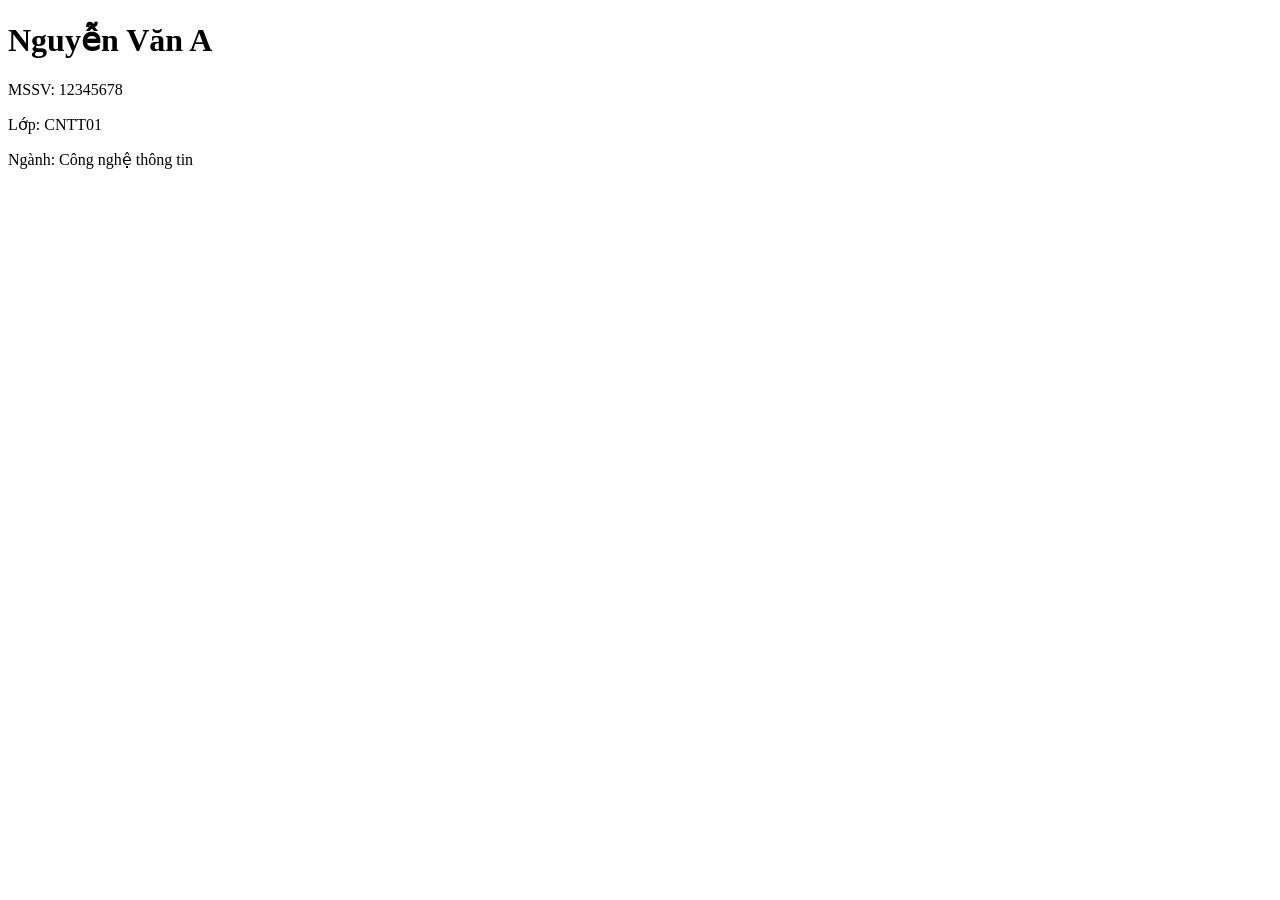
==== tasks/than-van-son/index.html @ 8122ebf8 "than-van-son upcode bai tap tuan 1+2" ====
<!DOCTYPE html>
<html lang="vi">
<head>
    <meta charset="UTF-8">
    <title>Nguyễn Văn A</title>
</head>
<body>

    <h1>Nguyễn Văn A</h1>

    <p>MSSV: 12345678</p>
    <p>Lớp: CNTT01</p>
    <p>Ngành: Công nghệ thông tin</p>

</body>
</html>
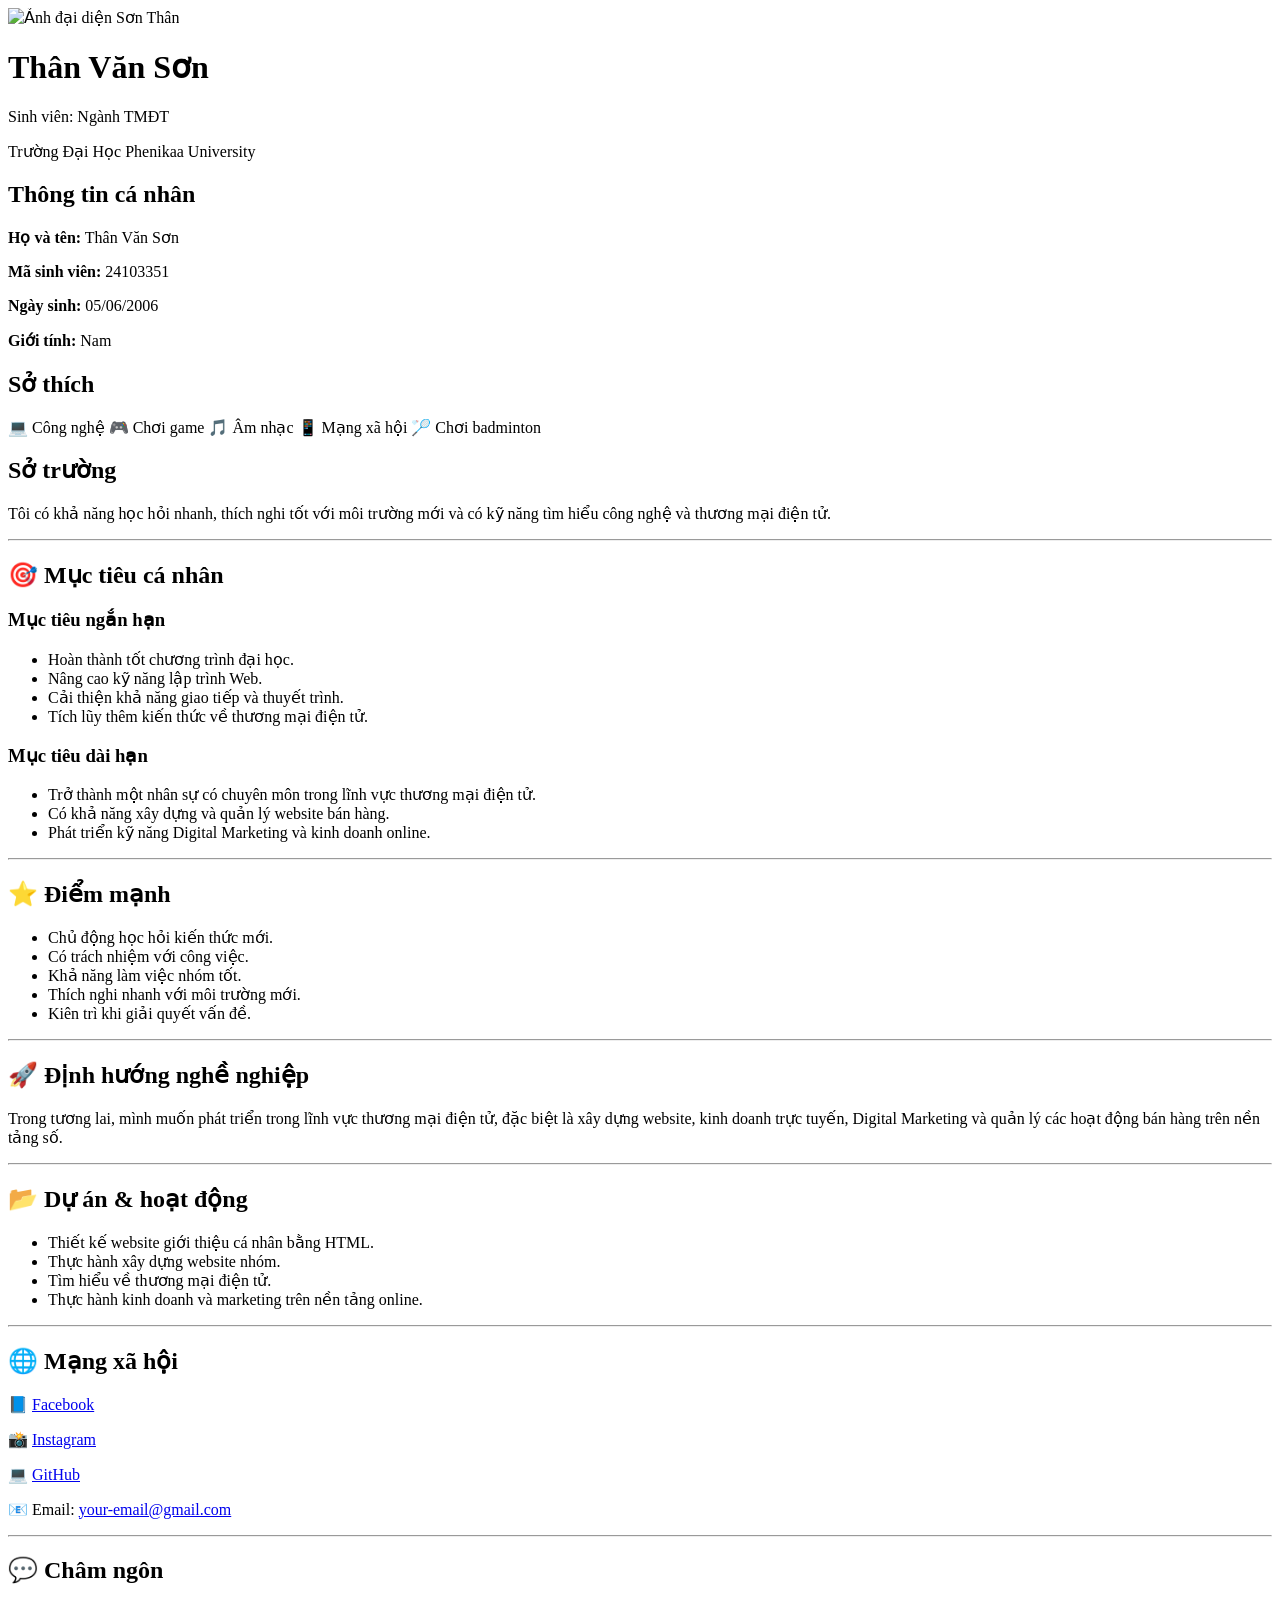
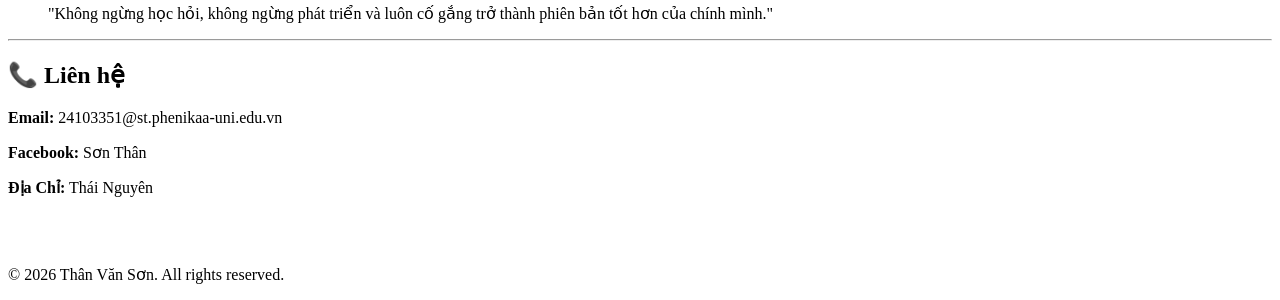
==== commit 051d9049: "Update personal information in index.html" ====
--- a/tasks/than-van-son/index.html
+++ b/tasks/than-van-son/index.html
@@ -1,16 +1,221 @@
 <!DOCTYPE html>
 <html lang="vi">
+
 <head>
     <meta charset="UTF-8">
-    <title>Nguyễn Văn A</title>
+    <meta name="viewport" content="width=device-width, initial-scale=1.0">
+
+    <title>Thân Văn Sơn - Giới thiệu cá nhân</title>
+
+    <link rel="stylesheet" href="style.css">
 </head>
+
 <body>
 
-    <h1>Nguyễn Văn A</h1>
-
-    <p>MSSV: 12345678</p>
-    <p>Lớp: CNTT01</p>
-    <p>Ngành: Công nghệ thông tin</p>
+<div class="container">
+
+    <div class="profile">
+
+        <div class="profile-header">
+
+            <img
+                src="anh1.jpg"
+                alt="Ảnh đại diện Sơn Thân"
+                class="avatar"
+                width="180"
+                height="180"
+            >
+
+            <div>
+                <h1>Thân Văn Sơn</h1>
+
+                <p class="job">
+                    Sinh viên: Ngành TMĐT
+                </p>
+
+                <p>
+                    Trường Đại Học Phenikaa University
+                </p>
+            </div>
+
+        </div>
+
+        <div class="info">
+
+            <h2>Thông tin cá nhân</h2>
+
+            <p>
+                <strong>Họ và tên:</strong>
+                Thân Văn Sơn
+            </p>
+
+            <p>
+                <strong>Mã sinh viên:</strong>
+                24103351
+            </p>
+
+            <p>
+                <strong>Ngày sinh:</strong>
+                05/06/2006
+            </p>
+
+            <p>
+                <strong>Giới tính:</strong>
+                Nam
+            </p>
+
+        </div>
+
+        <div class="info">
+
+            <h2>Sở thích</h2>
+
+            <div class="tags">
+
+                <span class="tag">💻 Công nghệ</span>
+                <span class="tag">🎮 Chơi game</span>
+                <span class="tag">🎵 Âm nhạc</span>
+                <span class="tag">📱 Mạng xã hội</span>
+                <span class="tag">🏸 Chơi badminton</span>
+
+            </div>
+
+        </div>
+
+        <div class="info">
+
+            <h2>Sở trường</h2>
+
+            <p>
+                Tôi có khả năng học hỏi nhanh, thích nghi tốt với môi trường mới
+                và có kỹ năng tìm hiểu công nghệ và thương mại điện tử.
+            </p>
+
+        </div>
+
+        <hr>
+
+        <!-- MỤC TIÊU -->
+        <section>
+            <h2>🎯 Mục tiêu cá nhân</h2>
+
+            <h3>Mục tiêu ngắn hạn</h3>
+            <ul>
+                <li>Hoàn thành tốt chương trình đại học.</li>
+                <li>Nâng cao kỹ năng lập trình Web.</li>
+                <li>Cải thiện khả năng giao tiếp và thuyết trình.</li>
+                <li>Tích lũy thêm kiến thức về thương mại điện tử.</li>
+            </ul>
+
+            <h3>Mục tiêu dài hạn</h3>
+            <ul>
+                <li>Trở thành một nhân sự có chuyên môn trong lĩnh vực thương mại điện tử.</li>
+                <li>Có khả năng xây dựng và quản lý website bán hàng.</li>
+                <li>Phát triển kỹ năng Digital Marketing và kinh doanh online.</li>
+            </ul>
+        </section>
+
+        <hr>
+
+        <!-- ĐIỂM MẠNH -->
+        <section>
+            <h2>⭐ Điểm mạnh</h2>
+
+            <ul>
+                <li>Chủ động học hỏi kiến thức mới.</li>
+                <li>Có trách nhiệm với công việc.</li>
+                <li>Khả năng làm việc nhóm tốt.</li>
+                <li>Thích nghi nhanh với môi trường mới.</li>
+                <li>Kiên trì khi giải quyết vấn đề.</li>
+            </ul>
+        </section>
+
+        <hr>
+
+        <!-- ĐỊNH HƯỚNG -->
+        <section>
+            <h2>🚀 Định hướng nghề nghiệp</h2>
+
+            <p>
+                Trong tương lai, mình muốn phát triển trong lĩnh vực
+                thương mại điện tử, đặc biệt là xây dựng website,
+                kinh doanh trực tuyến, Digital Marketing và quản lý
+                các hoạt động bán hàng trên nền tảng số.
+            </p>
+        </section>
+
+        <hr>
+
+        <!-- DỰ ÁN -->
+        <section>
+            <h2>📂 Dự án & hoạt động</h2>
+
+            <ul>
+                <li>Thiết kế website giới thiệu cá nhân bằng HTML.</li>
+                <li>Thực hành xây dựng website nhóm.</li>
+                <li>Tìm hiểu về thương mại điện tử.</li>
+                <li>Thực hành kinh doanh và marketing trên nền tảng online.</li>
+            </ul>
+        </section>
+
+        <hr>
+
+        <!-- MẠNG XÃ HỘI -->
+        <section>
+            <h2>🌐 Mạng xã hội</h2>
+
+            <p>
+                📘 <a href="#" target="_blank">Facebook</a>
+            </p>
+
+            <p>
+                📸 <a href="#" target="_blank">Instagram</a>
+            </p>
+
+            <p>
+                💻 <a href="#" target="_blank">GitHub</a>
+            </p>
+
+            <p>
+                📧 Email:
+                <a href="24103351@st.phenikaa-uni.edu.vn">
+                    your-email@gmail.com
+                </a>
+            </p>
+        </section>
+
+        <hr>
+
+        <!-- CHÂM NGÔN -->
+        <section>
+            <h2>💬 Châm ngôn</h2>
+
+            <blockquote>
+                "Không ngừng học hỏi, không ngừng phát triển và luôn cố gắng
+                trở thành phiên bản tốt hơn của chính mình."
+            </blockquote>
+        </section>
+
+        <hr>
+
+        <!-- LIÊN HỆ -->
+        <section>
+            <h2>📞 Liên hệ</h2>
+
+            <p><strong>Email:</strong> 24103351@st.phenikaa-uni.edu.vn</p>
+            <p><strong>Facebook:</strong> Sơn Thân</p>
+            <p><strong>Địa Chỉ:</strong> Thái Nguyên</p>
+        </section>
+
+        <br><br>
+
+        <footer>
+            <p>© 2026 Thân Văn Sơn. All rights reserved.</p>
+        </footer>
+
+    </div>
+
+</div>
 
 </body>
-</html>+</html>
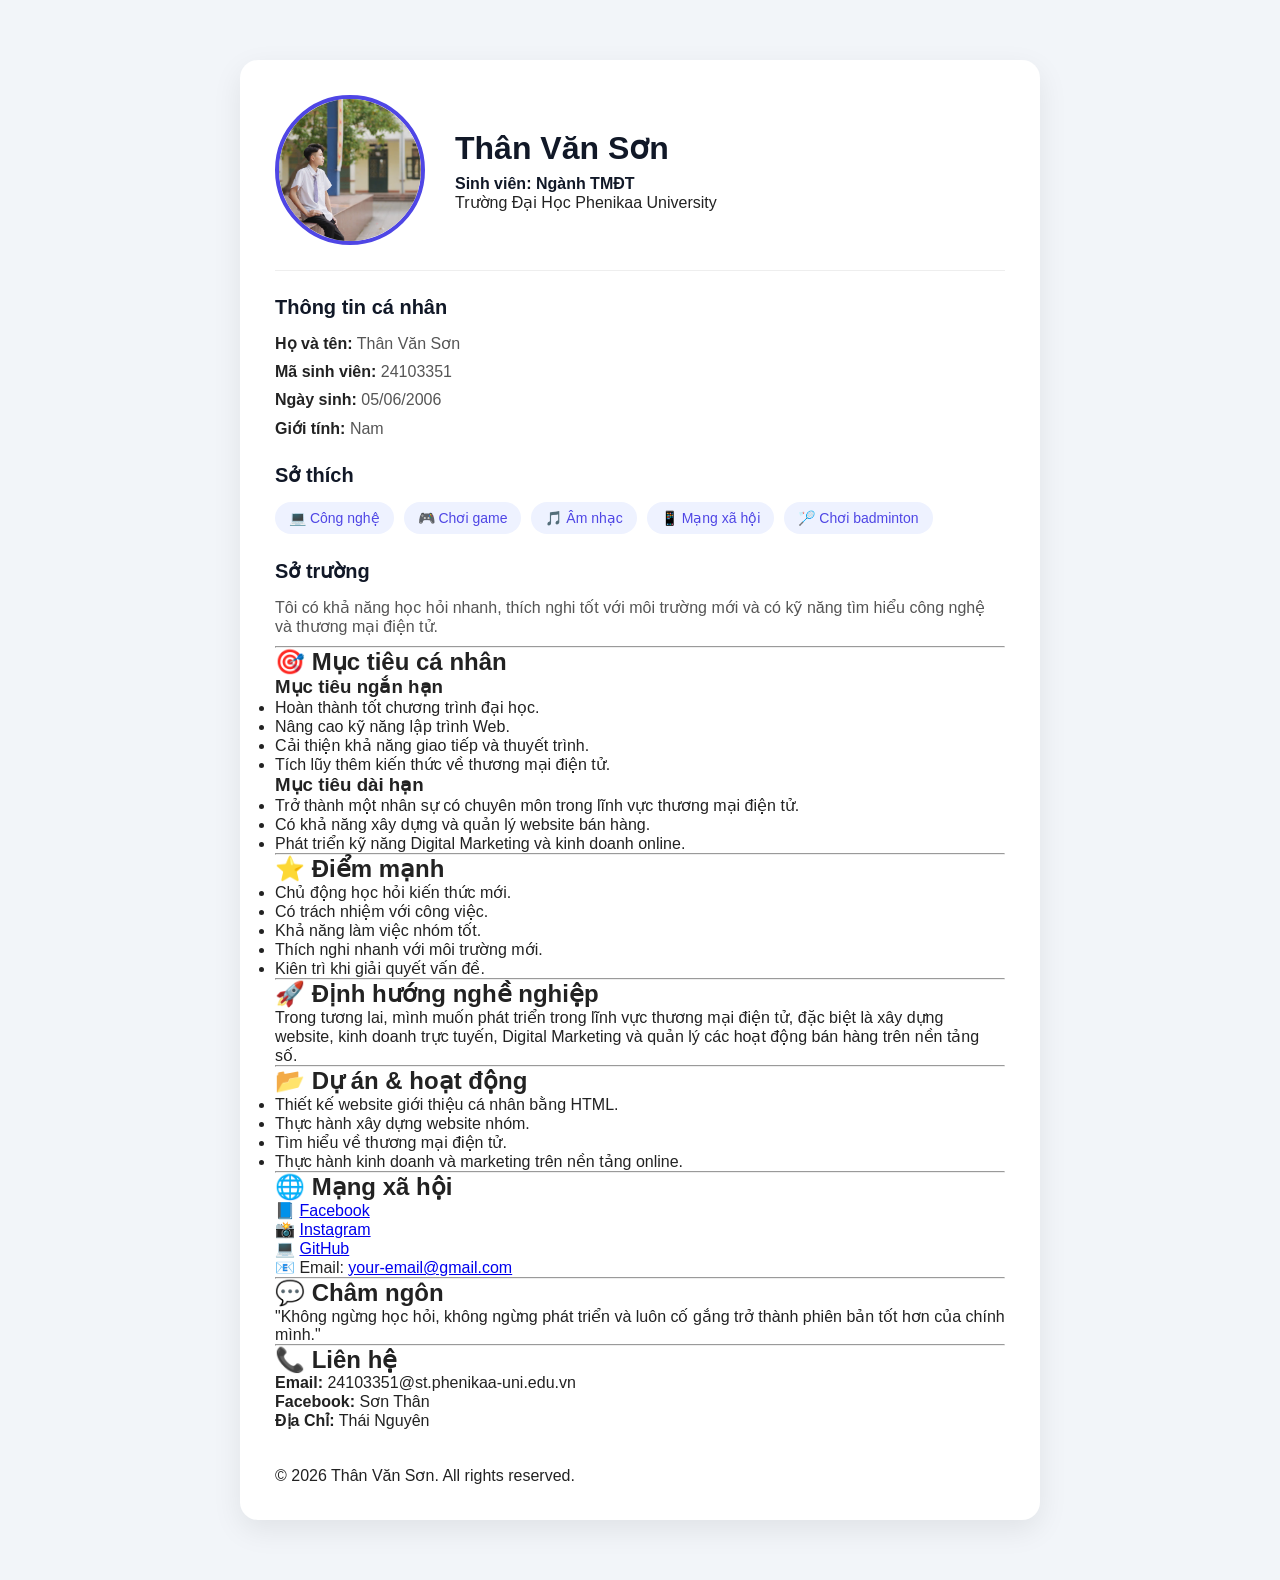
==== commit dc978dc3: "thanson upcode bai tap tuan 1+2" ====
--- a/tasks/than-van-son/index.html
+++ b/tasks/than-van-son/index.html
@@ -218,4 +218,4 @@
 </div>
 
 </body>
-</html>
+</html>
--- a/tasks/than-van-son/style.css
+++ b/tasks/than-van-son/style.css
@@ -0,0 +1,110 @@
+* {
+    box-sizing: border-box;
+    margin: 0;
+    padding: 0;
+}
+
+body {
+    font-family: Arial, sans-serif;
+    background: #f2f5f9;
+    color: #222;
+}
+
+.container {
+    width: 90%;
+    max-width: 800px;
+    margin: 60px auto;
+}
+
+.profile {
+    background: white;
+    border-radius: 18px;
+    padding: 35px;
+    box-shadow: 0 10px 30px rgba(0, 0, 0, 0.08);
+}
+
+.profile-header {
+    display: flex;
+    align-items: center;
+    gap: 30px;
+    padding-bottom: 25px;
+    border-bottom: 1px solid #eee;
+}
+
+.avatar {
+    width: 150px;
+    height: 150px;
+    border-radius: 50%;
+    object-fit: cover;
+    border: 4px solid #4f46e5;
+}
+
+h1 {
+    font-size: 32px;
+    margin-bottom: 8px;
+    color: #111827;
+}
+
+.job {
+    color: #111827;
+    font-weight: bold;
+}
+
+.info {
+    margin-top: 25px;
+}
+
+.info h2 {
+    font-size: 20px;
+    margin-bottom: 15px;
+    color: #111827;
+}
+
+.info p {
+    margin: 10px 0;
+    color: #555;
+}
+
+.info strong {
+    color: #222;
+}
+
+.tags {
+    display: flex;
+    flex-wrap: wrap;
+    gap: 10px;
+    margin-top: 12px;
+}
+
+.tag {
+    background: #eef2ff;
+    color: #4f46e5;
+    padding: 8px 14px;
+    border-radius: 20px;
+    font-size: 14px;
+}
+
+.back {
+    display: inline-block;
+    margin-top: 25px;
+    padding: 10px 18px;
+    background: #4f46e5;
+    color: white;
+    text-decoration: none;
+    border-radius: 8px;
+}
+
+.back:hover {
+    background: #3730a3;
+}
+
+@media (max-width: 600px) {
+    .profile-header {
+        flex-direction: column;
+        text-align: center;
+    }
+
+    .profile {
+        padding: 25px;
+    }
+}
